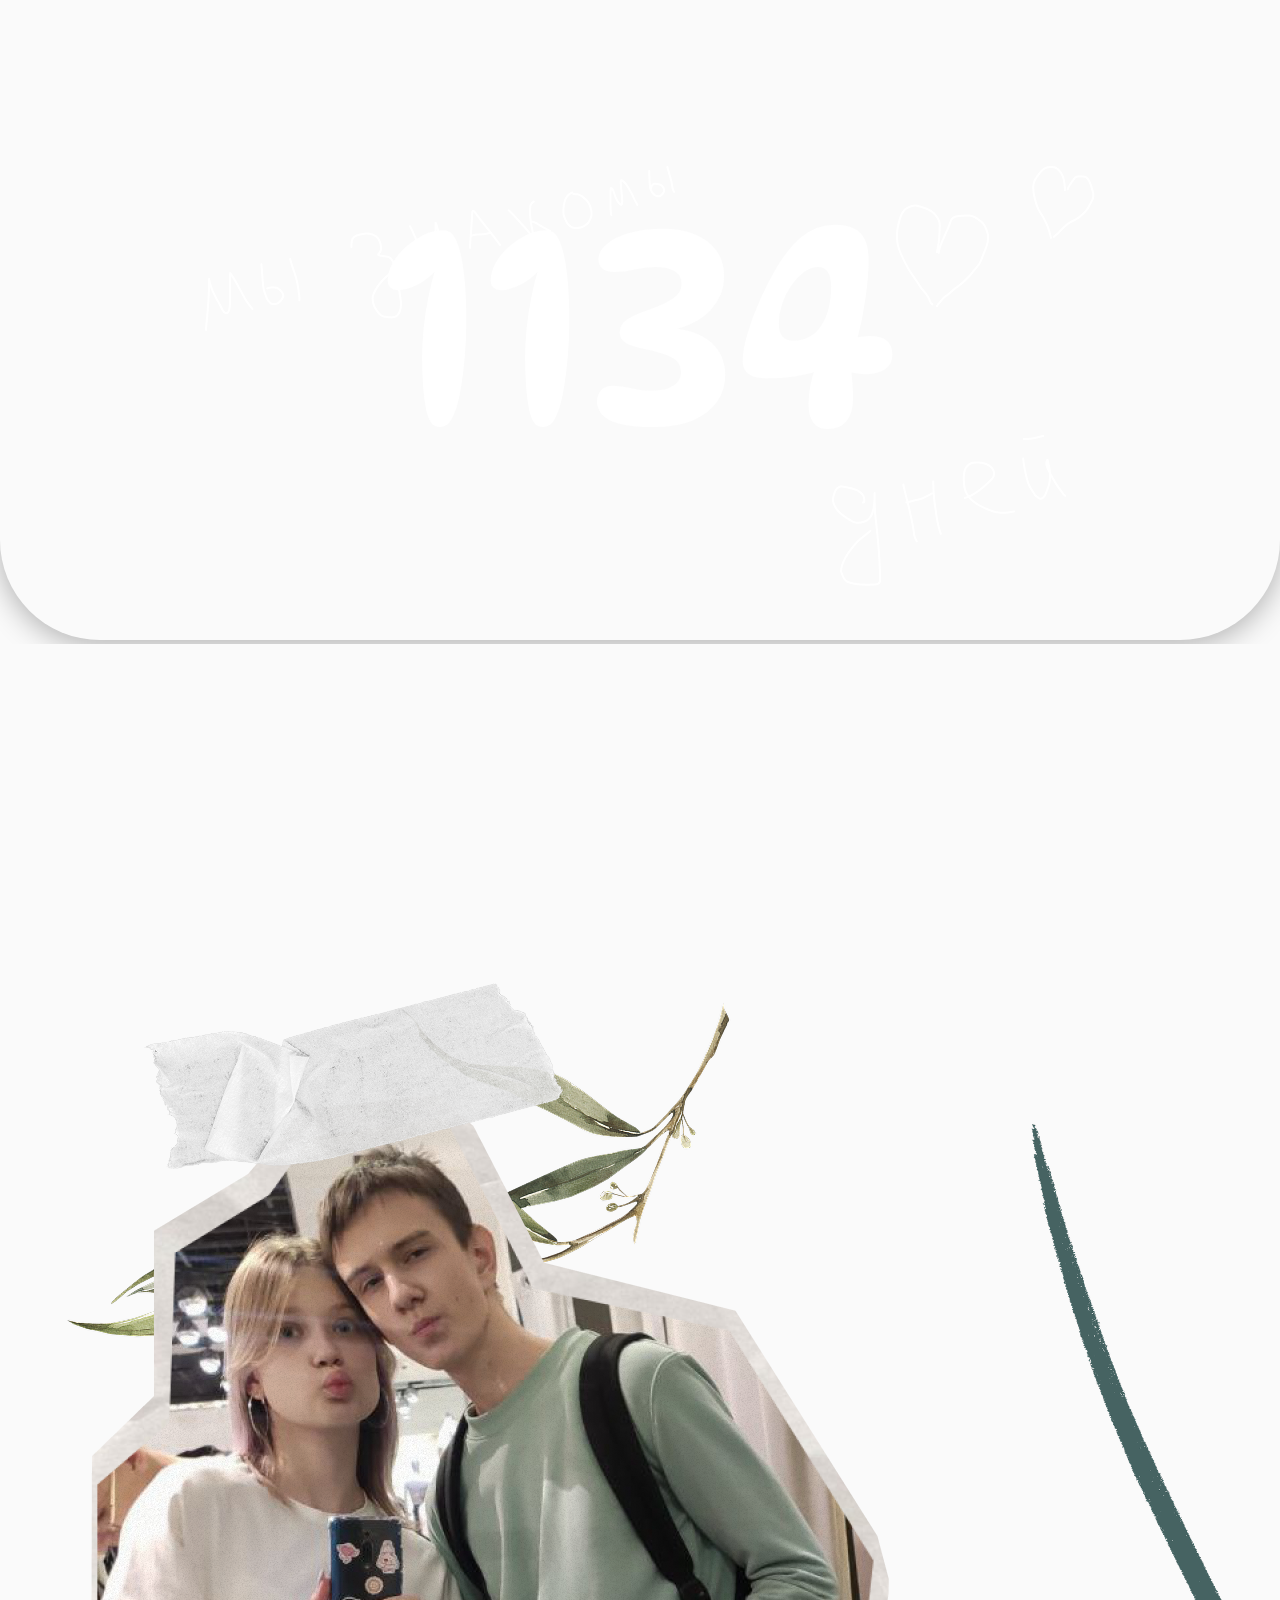
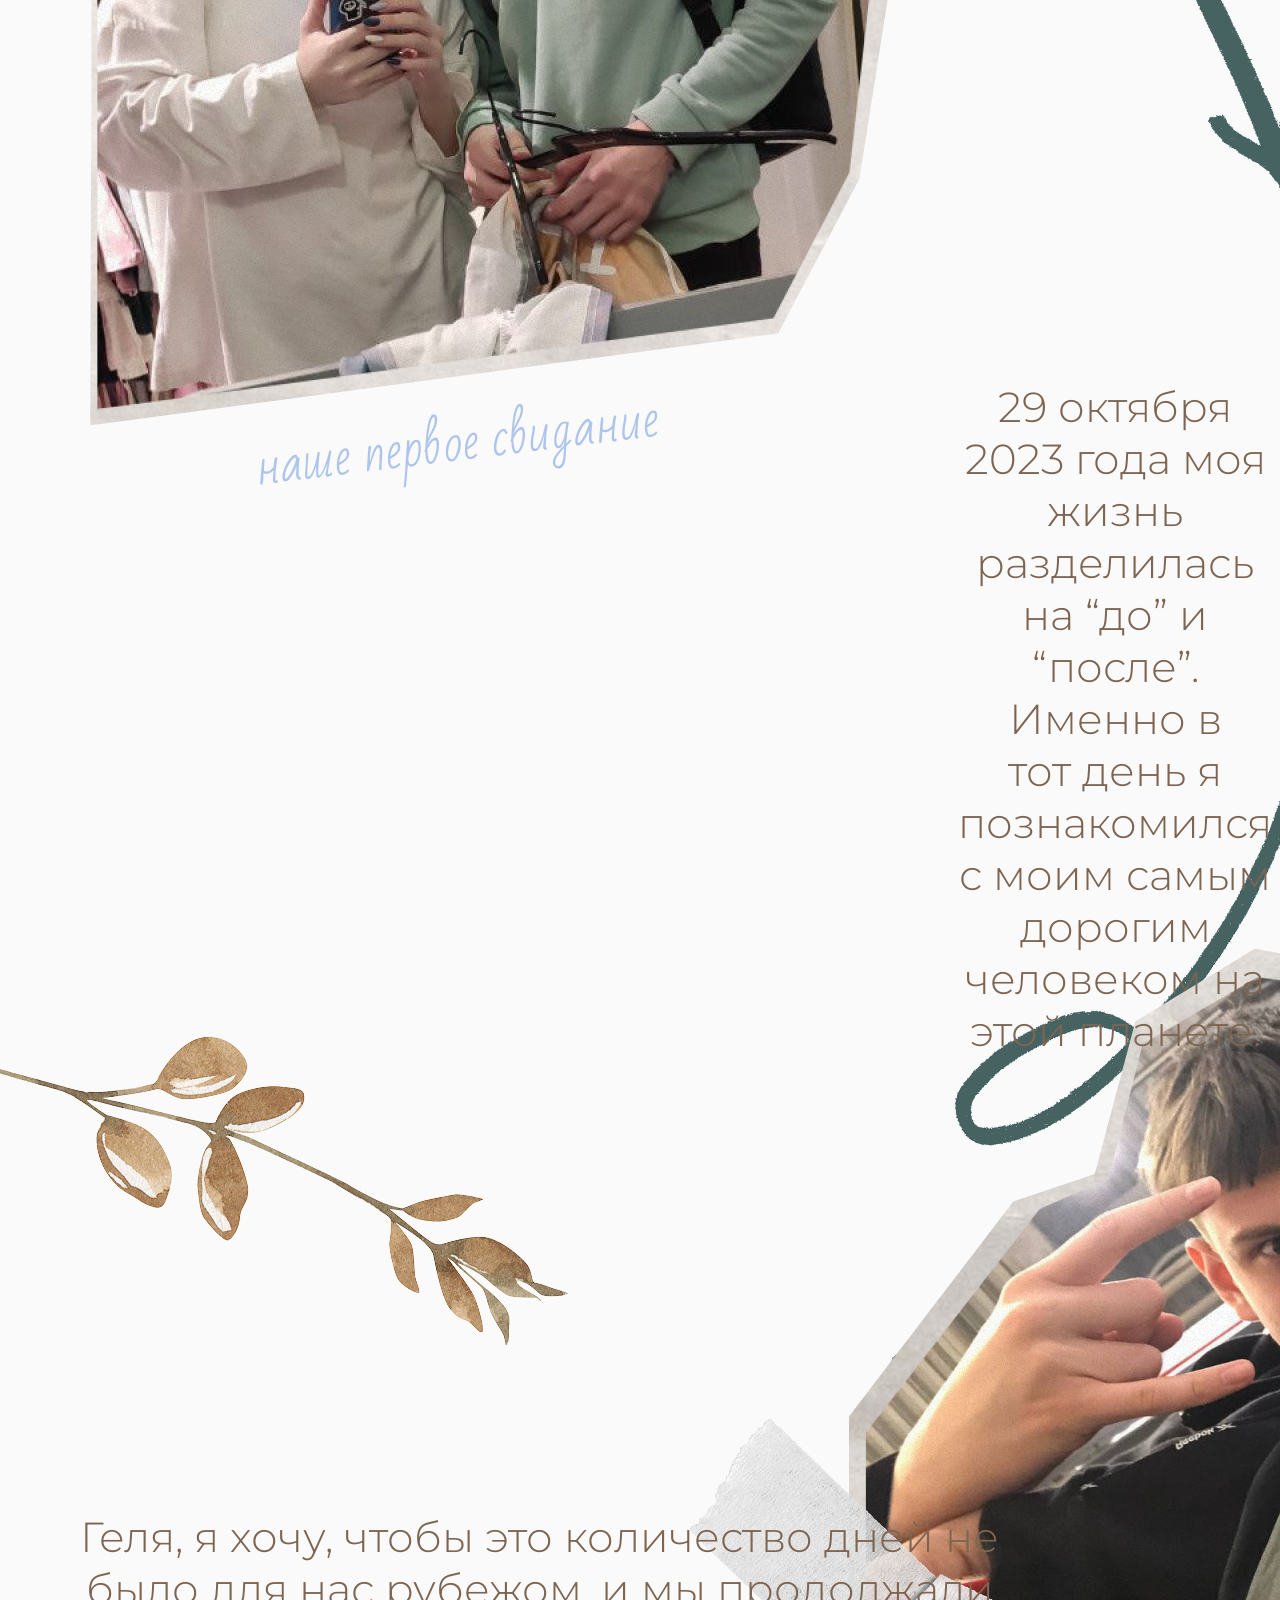
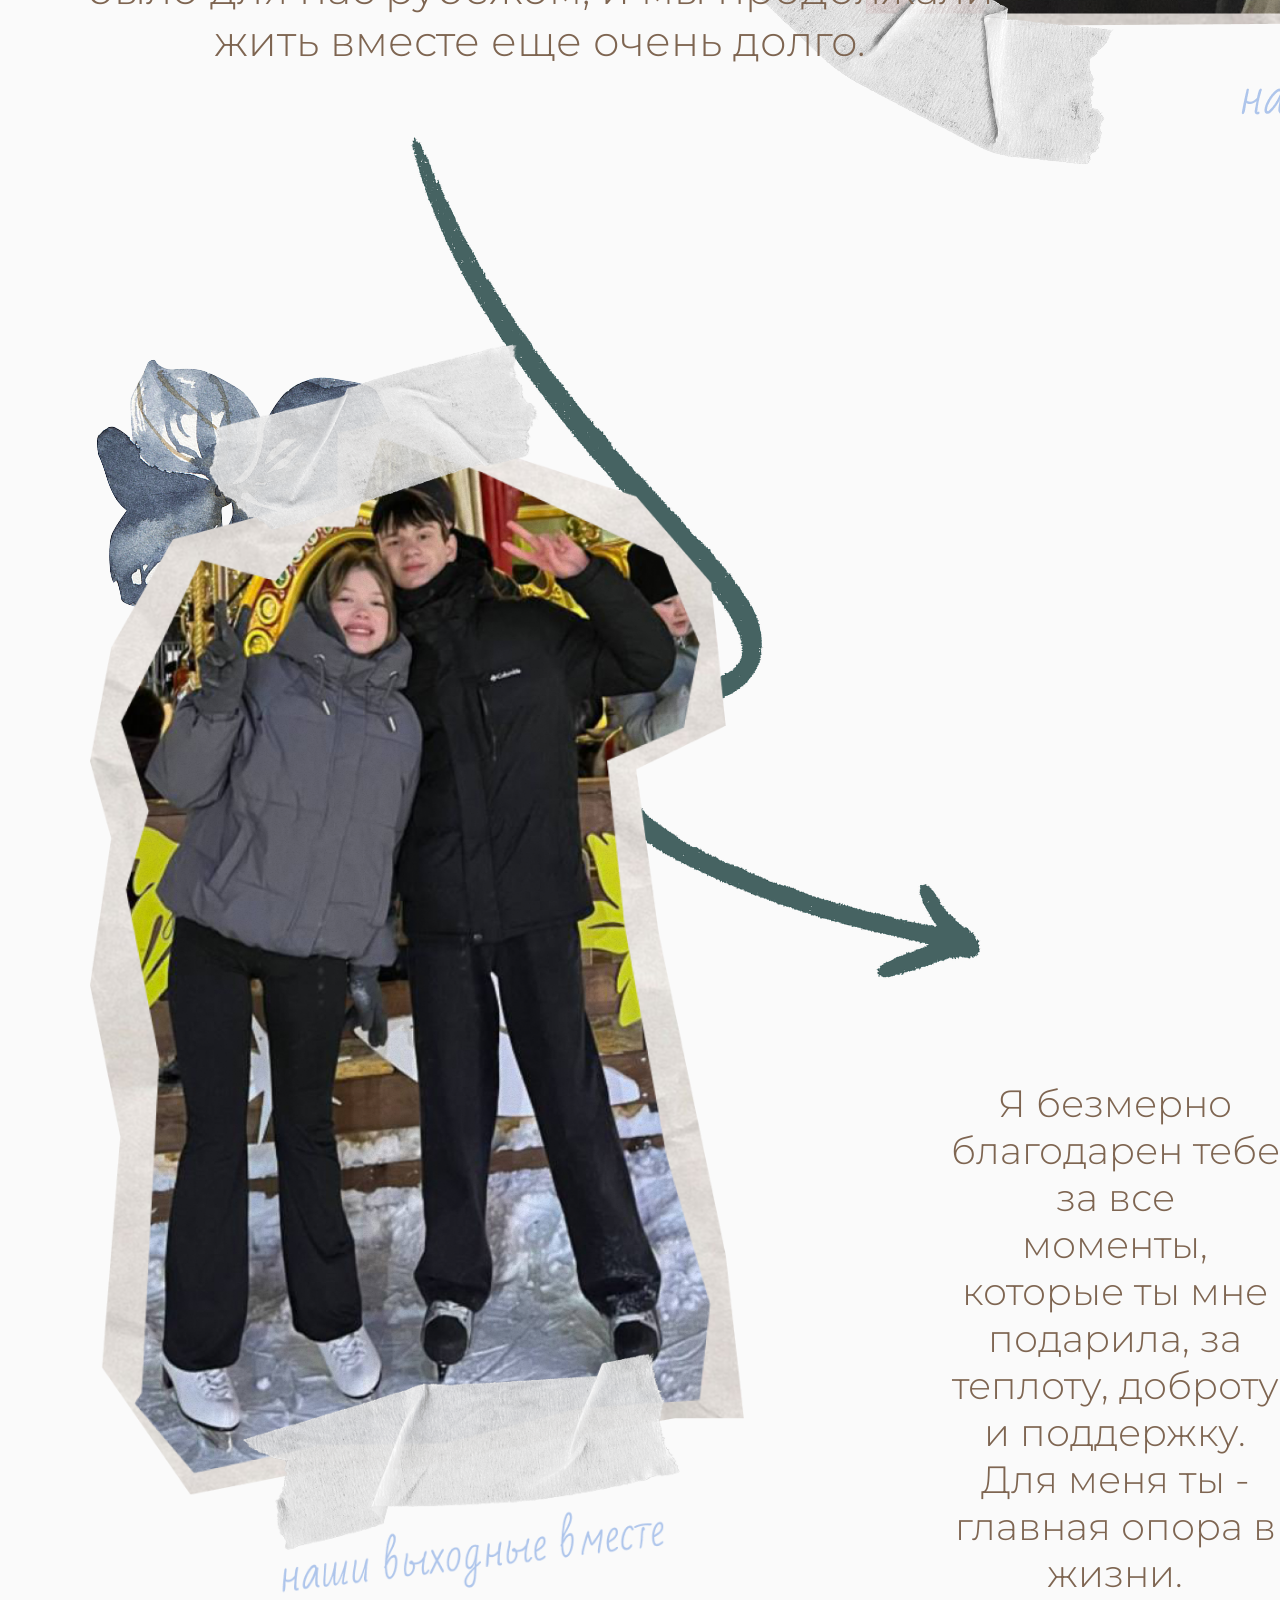
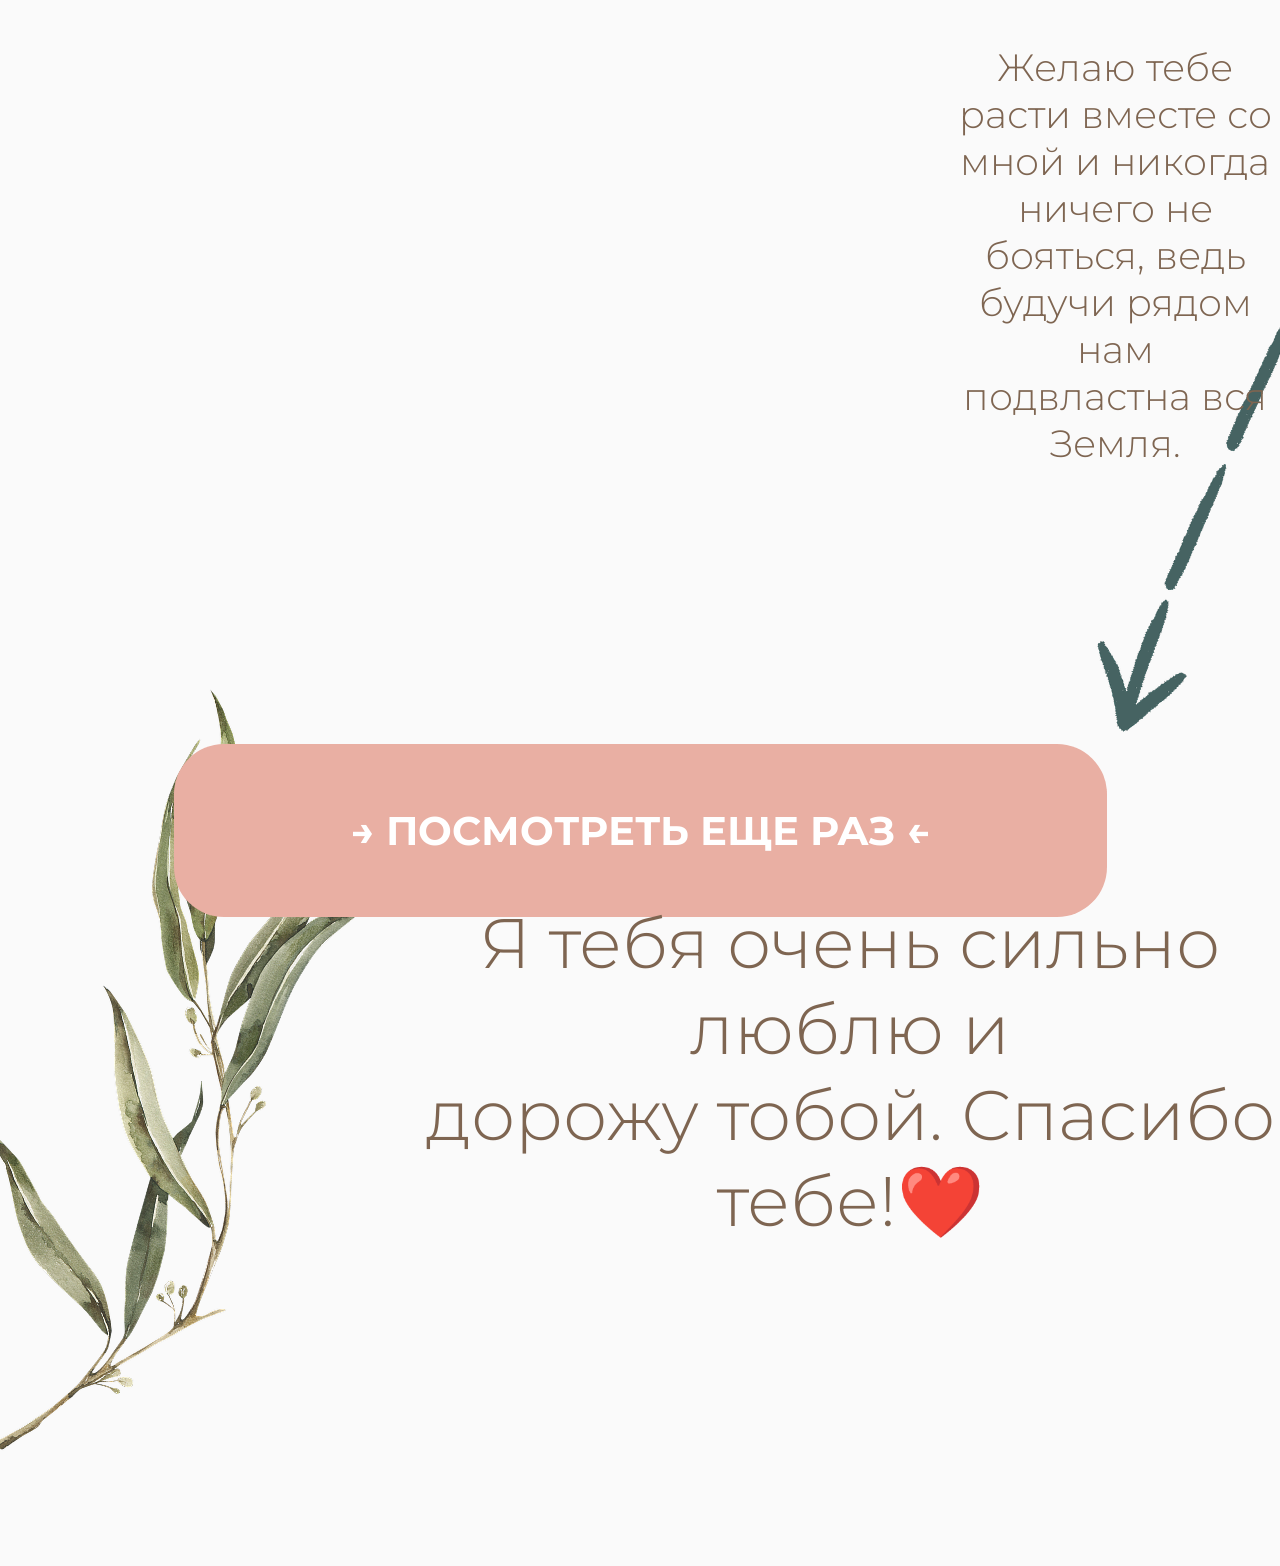
==== index.html @ 6de15f9f "Add files via upload" ====
<!DOCTYPE html>
<html lang="ru">

<head>
    <meta charset="UTF-8">
    <meta name="viewport" content="width=device-width, initial-scale=1.0">
    <title>Вот столько мы знакомы</title>
    <link rel="stylesheet" href="./CSS/reset.css">
    <link rel="stylesheet" href="./CSS/main.css">
</head>

<body>
    <header class="header" id="header">
        <video class="header-video" autoplay muted loop>
            <source type="video/mp4" src="./video/header-video.mp4">
        </video>
        <div class="video-title">
            <h1 id="days-counter">1000</h1>
        </div>

        <div class="mi_znakomi">
            <img src="/img/header/Мы знакомы.png" alt="Мы знакомы">
        </div>

        <div class="hearts">
            <img src="./img/header/Сердечки.png" alt="Сердечки">
        </div>

        <div class="days">
            <img src="./img/header/Дней.png" alt="">
        </div>
    </header>

    <section class="main">
        <div class="flowers-decor">
            <img src="./img/main/decor-flower-1.png" alt="" class="flower-1">
            <img src="./img/main/decor-flower-2.png" alt="" class="flower-2">
            <img src="./img/main/decor-flower-3.png" alt="" class="flower-3">
            <img src="./img/main/decor-flower-4.png" alt="" class="flower-4">
            <img src="./img/main/decor-flower-5.png" alt="" class="flower-5">
            <img src="./img/main/decor-flower-6.png" alt="" class="flower-6">
            <img src="./img/main/decor-flower-7.png" alt="" class="flower-7">
        </div>

        <div class="titles">
            <h2 class="title-1">29 октября 2023 года моя жизнь <br> разделилась на “до” и “после”. Именно в <br> тот
                день я познакомился с моим самым <br> дорогим
                человеком на этой планете.</h2>

            <h2 class="title-2">Геля, я хочу, чтобы это количество дней не <br> было для нас рубежом, и мы продолжали
                <br> жить вместе еще очень долго.</h2>

            <h2 class="title-3">Я безмерно благодарен тебе за все <br> моменты, которые ты мне подарила, за <br>
                теплоту, доброту и поддержку. Для меня ты - <br>
                главная опора в жизни. <br>
                <br>
                Желаю тебе расти вместе со мной и никогда <br> ничего не бояться, ведь будучи рядом нам <br> подвластна
                вся Земля.
            </h2>

            <h2 class="title-4">Я тебя очень сильно люблю и <br> дорожу тобой. Спасибо тебе!❤️</h2>
        </div>

        <div class="photos">
            <img src="./img/main/Фото_01.png" alt="" class="photo-1">
            <img src="./img/main/Фото_02.png" alt="" class="photo-2">
            <img src="./img/main/Фото_03.png" alt="" class="photo-3">
        </div>

        <div class="arrows">
            <img src="./img/main/стрелка_0.png" alt="" class="arrow-0">
            <img src="./img/main/стрелка_1.png" alt="" class="arrow-1">
            <img src="./img/main/стрелка_2.png" alt="" class="arrow-2">
            <img src="./img/main/стрелка_3.png" alt="" class="arrow-3">
        </div>

        <div class="main-btn">
            <a href="#header" class="btn">→ ПОСМОТРЕТЬ ЕЩЕ РАЗ ←</a>
        </div>
    </section>

    </div>
    <script>
        function calculateDays() {
            // 1. Задаем дату знакомства (месяцы в JS считаются с 0, поэтому октябрь — это 9)
            const startDate = new Date(2023, 9, 29);

            // 2. Берем сегодняшнюю дату
            const today = new Date();

            // 3. Находим разницу в миллисекундах
            const timeDifference = today - startDate;

            // 4. Переводим миллисекунды в целые дни (в одних сутках 1000мс * 60с * 60м * 24ч)
            const daysPassed = Math.floor(timeDifference / (1000 * 60 * 60 * 24));

            // 5. Находим наш h1 и заменяем в нем текст на получившееся число
            document.getElementById('days-counter').textContent = daysPassed;
        }

        // Запускаем расчет сразу при загрузке страницы
        calculateDays();
    </script>

</body>

</html>
---- CSS/main.css ----
@import url('https://fonts.googleapis.com/css2?family=DynaPuff:wght@400..700&display=swap');
@import url('https://fonts.googleapis.com/css2?family=Montserrat:ital,wght@0,100..900;1,100..900&display=swap');

html {
    scroll-behavior: smooth;
}

body {
    background-color: #FAFAFA;
    font-family: "Montserrat", sans-serif;
}

/* Header */

.header {
    position: relative;
    overflow: hidden;
    height: 100%;
    width: 100%;
}

.header-video {
    border-bottom-left-radius: 100px;
    border-bottom-right-radius: 100px;
    width: 100%;
    height: 100%;
    box-shadow: 0px 5px 30px rgba(0, 0, 0, 0.3);
    object-fit: cover;
    z-index: 2;
}

.video-title {
    position: absolute;
    top: 0;
    left: 0;
    width: 100%;
    height: 100%;

    font-family: 'DynaPuff', system-ui;
    color: #fff;
    font-size: 280px;
    display: flex;
    justify-content: center;
    align-items: center;
    z-index: 3;
}

.mi_znakomi {
    position: absolute;
    top: 0;
    left: 0;
    width: 100%;
    height: 100%;

    margin-top: 13vw;
    margin-left: 16vw;
    z-index: 3;
}

.hearts {
    position: absolute;
    top: 0;
    left: 0;
    width: 100%;
    height: 100%;

    margin-top: 13vw;
    margin-left: 70vw;
    z-index: 3;
}

.days {
    position: absolute;
    top: 0;
    left: 0;
    width: 100%;
    height: 100%;

    margin-top: 34vw;
    margin-left: 65vw;
    z-index: 3;
}

/* Main */

.main {
    height: 100%;
    width: 100%;
}

/* Flowers */

.flowers-decor {
    position: absolute;
    top: 0;
    left: 0;
    width: 100%;
    height: 100%;
    z-index: -1;
    pointer-events: none;
}

.flower-1 {
    position: absolute;
    top: 790px;
    left: -14px;
}

.flower-2 {
    position: absolute;
    top: 1096px;
    left: 1353px;
}

.flower-3 {
    position: absolute;
    top: 2021px;
    left: 1261px;
}

.flower-4 {
    position: absolute;
    top: 2407px;
}

.flower-5 {
    position: absolute;
    top: 3468px;
    left: 14px;
}

.flower-6 {
    position: absolute;
    top: 4748px;
    left: 1124px;
}

.flower-7 {
    position: absolute;
    top: 5400px;
}

/* Titles */


.title-1 {
    position: absolute;
    font-weight: 300;
    color: #7E6551;
    font-size: 42px;
    text-align: center;
    top: 1981px;
    left: 950px;
}

.title-2 {
    position: absolute;
    font-weight: 300;
    color: #7E6551;
    font-size: 42px;
    text-align: center;
    top: 3111px;
    left: 80px;
}

.title-3 {
    position: absolute;
    font-weight: 300;
    color: #7E6551;
    font-size: 38px;
    text-align: center;
    top: 4280px;
    left: 950px;
}

.title-4 {
    position: absolute;
    font-weight: 300;
    color: #7E6551;
    font-size: 70px;
    text-align: center;
    top: 5700px;
    left: 420px;
}

/* Photos */

.photo-1 {
    margin-top: 336px;
    margin-left: 80px;
}

.photo-2 {
    margin-top: 206px;
    margin-left: 650px;
}

.photo-3 {
    margin-top: 160px;
    margin-left: 90px;
    height: 1300px;
}

/* Arrows */

.arrows {
    position: absolute;
    top: 0;
    left: 0;
    width: 100%;
    height: 100%;
    z-index: -1;
    pointer-events: none;
}

.arrow-0 {
    position: absolute;
    top: 1096px;
    left: 990px;
}

.arrow-1 {
    position: absolute;
    top: 2290px;
    left: 700px;
}

.arrow-2 {
    position: absolute;
    top: 3337px;
    left: 164px;
}

.arrow-3 {
    position: absolute;
    top: 4800px;
    left: 1070px;
}

.main-btn {
    background-color: #E9AFA3;
    height: 173px;
    width: 933px;
    border-radius: 50px;
    display: flex;
    align-items: center;
    justify-content: center;
    margin: 0 auto;
    margin-top: 700px;
}

.btn {
    color: #fff;
    font-weight: 700;
    font-size: 40px;
    display: flex;
    align-items: center;
    justify-content: center;
}
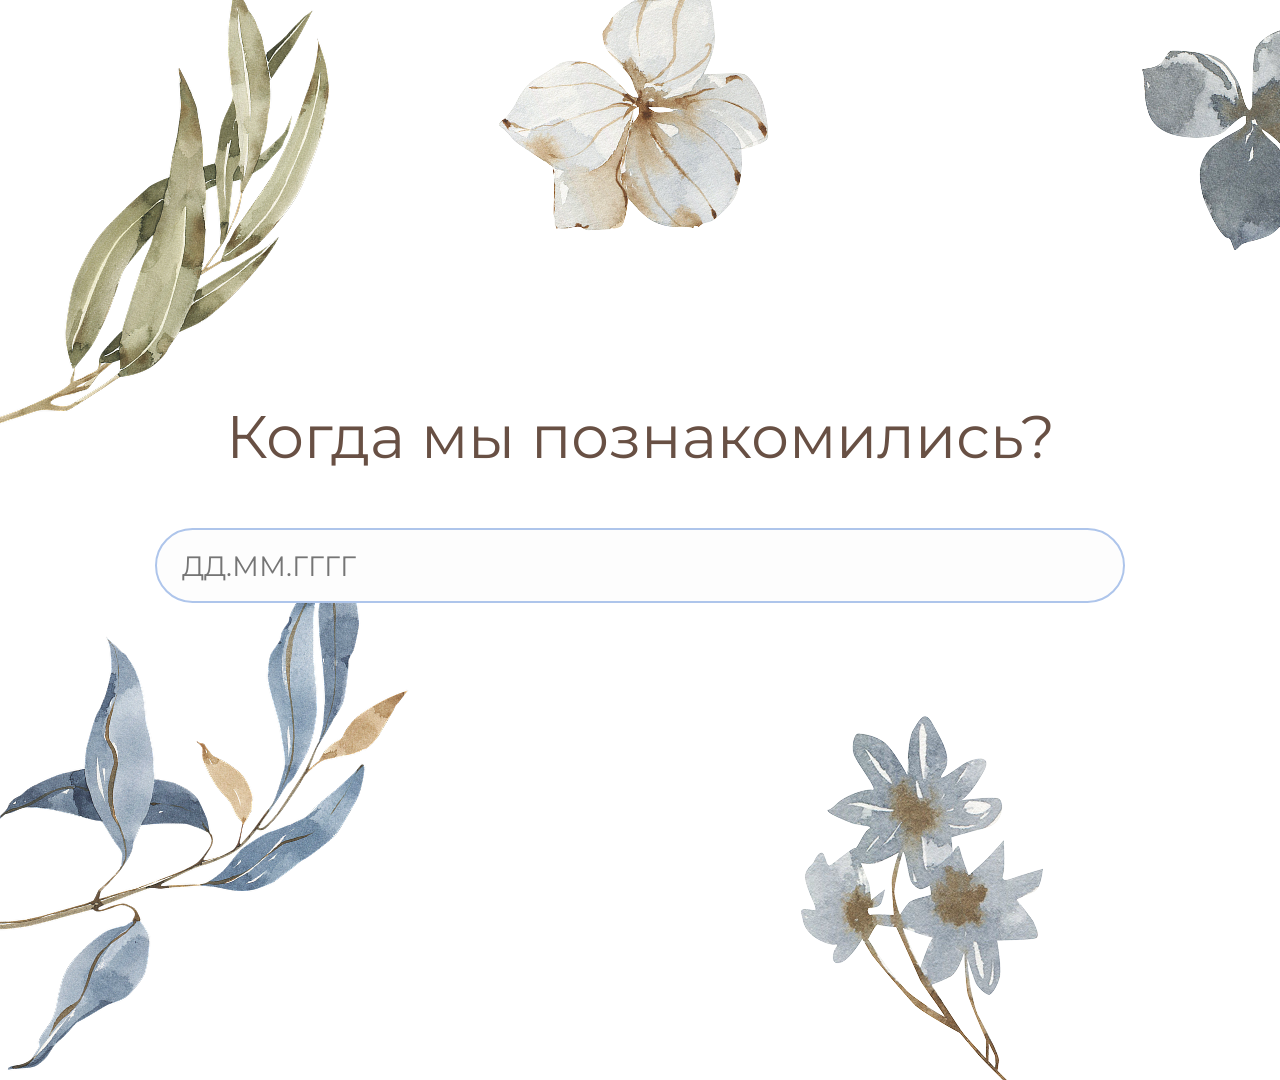
==== commit be797ad3: "Add files via upload" ====
--- a/index.html
+++ b/index.html
@@ -4,104 +4,53 @@
 <head>
     <meta charset="UTF-8">
     <meta name="viewport" content="width=device-width, initial-scale=1.0">
-    <title>Вот столько мы знакомы</title>
+    <title>Вопрос</title>
     <link rel="stylesheet" href="./CSS/reset.css">
-    <link rel="stylesheet" href="./CSS/main.css">
+    <link rel="stylesheet" href="./CSS/question.css">
 </head>
 
 <body>
-    <header class="header" id="header">
-        <video class="header-video" autoplay muted loop>
-            <source type="video/mp4" src="./video/header-video.mp4">
-        </video>
-        <div class="video-title">
-            <h1 id="days-counter">1000</h1>
-        </div>
-
-        <div class="mi_znakomi">
-            <img src="/img/header/Мы знакомы.png" alt="Мы знакомы">
-        </div>
-
-        <div class="hearts">
-            <img src="./img/header/Сердечки.png" alt="Сердечки">
-        </div>
-
-        <div class="days">
-            <img src="./img/header/Дней.png" alt="">
-        </div>
-    </header>
-
     <section class="main">
-        <div class="flowers-decor">
-            <img src="./img/main/decor-flower-1.png" alt="" class="flower-1">
-            <img src="./img/main/decor-flower-2.png" alt="" class="flower-2">
-            <img src="./img/main/decor-flower-3.png" alt="" class="flower-3">
-            <img src="./img/main/decor-flower-4.png" alt="" class="flower-4">
-            <img src="./img/main/decor-flower-5.png" alt="" class="flower-5">
-            <img src="./img/main/decor-flower-6.png" alt="" class="flower-6">
-            <img src="./img/main/decor-flower-7.png" alt="" class="flower-7">
-        </div>
-
-        <div class="titles">
-            <h2 class="title-1">29 октября 2023 года моя жизнь <br> разделилась на “до” и “после”. Именно в <br> тот
-                день я познакомился с моим самым <br> дорогим
-                человеком на этой планете.</h2>
-
-            <h2 class="title-2">Геля, я хочу, чтобы это количество дней не <br> было для нас рубежом, и мы продолжали
-                <br> жить вместе еще очень долго.</h2>
-
-            <h2 class="title-3">Я безмерно благодарен тебе за все <br> моменты, которые ты мне подарила, за <br>
-                теплоту, доброту и поддержку. Для меня ты - <br>
-                главная опора в жизни. <br>
-                <br>
-                Желаю тебе расти вместе со мной и никогда <br> ничего не бояться, ведь будучи рядом нам <br> подвластна
-                вся Земля.
-            </h2>
-
-            <h2 class="title-4">Я тебя очень сильно люблю и <br> дорожу тобой. Спасибо тебе!❤️</h2>
-        </div>
-
-        <div class="photos">
-            <img src="./img/main/Фото_01.png" alt="" class="photo-1">
-            <img src="./img/main/Фото_02.png" alt="" class="photo-2">
-            <img src="./img/main/Фото_03.png" alt="" class="photo-3">
-        </div>
-
-        <div class="arrows">
-            <img src="./img/main/стрелка_0.png" alt="" class="arrow-0">
-            <img src="./img/main/стрелка_1.png" alt="" class="arrow-1">
-            <img src="./img/main/стрелка_2.png" alt="" class="arrow-2">
-            <img src="./img/main/стрелка_3.png" alt="" class="arrow-3">
-        </div>
-
-        <div class="main-btn">
-            <a href="#header" class="btn">→ ПОСМОТРЕТЬ ЕЩЕ РАЗ ←</a>
-        </div>
+        <h1 class="question">Когда мы познакомились?</h1>
+        <!-- <div class="stroka-vvod">
+        </div> -->
+        <input autocomplete="off" type="text" class="stroka-vvod" id="dateInput" placeholder="ДД.ММ.ГГГГ" autofocus>
     </section>
 
-    </div>
+    <section class="decoration">
+        <img src="./img/question/q-flower-1.png" alt="" class="flower-1">
+        <img src="./img/question/q-flower-2.png" alt="" class="flower-2">
+        <img src="./img/question/q-flower-3.png" alt="" class="flower-3">
+        <img src="./img/question/q-flower-4.png" alt="" class="flower-4">
+        <img src="./img/question/q-flower-5.png" alt="" class="flower-5">
+        <img src="./img/question/q-flower-6.png" alt="" class="flower-6">
+        <img src="./img/question/q-flower-7.png" alt="" class="flower-7">
+    </section>
+
     <script>
-        function calculateDays() {
-            // 1. Задаем дату знакомства (месяцы в JS считаются с 0, поэтому октябрь — это 9)
-            const startDate = new Date(2023, 9, 29);
+        const inputElement = document.getElementById('dateInput');
 
-            // 2. Берем сегодняшнюю дату
-            const today = new Date();
+        // Слушаем нажатие клавиш в строке ввода
+        inputElement.addEventListener('keydown', function (event) {
+            // Если нажата клавиша Enter
+            if (event.key === 'Enter') {
+                const trimmedValue = inputElement.value.trim(); // Убираем случайные пробелы до и после текста
 
-            // 3. Находим разницу в миллисекундах
-            const timeDifference = today - startDate;
+                if (trimmedValue === '29.10.2023') {
+                    // Если ответ верный — перекидываем на главную
+                    window.location.href = 'love.html';
+                } else {
+                    // Если ответ неверный — красим рамку в красный
+                    inputElement.classList.add('error');
 
-            // 4. Переводим миллисекунды в целые дни (в одних сутках 1000мс * 60с * 60м * 24ч)
-            const daysPassed = Math.floor(timeDifference / (1000 * 60 * 60 * 24));
-
-            // 5. Находим наш h1 и заменяем в нем текст на получившееся число
-            document.getElementById('days-counter').textContent = daysPassed;
-        }
-
-        // Запускаем расчет сразу при загрузке страницы
-        calculateDays();
+                    // Бонус: если она начнет вводить заново, убираем красную ошибку
+                    inputElement.addEventListener('input', function () {
+                        inputElement.classList.remove('error');
+                    }, { once: true });
+                }
+            }
+        });
     </script>
-
 </body>
 
 </html>
--- a/CSS/question.css
+++ b/CSS/question.css
@@ -0,0 +1,92 @@
+@import url('https://fonts.googleapis.com/css2?family=Montserrat:ital,wght@0,100..900;1,100..900&display=swap');
+
+html,
+body {
+    margin: 0;
+    padding: 0;
+    height: 100vh;
+    /* Фиксируем высоту страницы ровно по размеру экрана */
+    overflow: hidden;
+    /* НАМЕРТВО ЗАПРЕЩАЕТ СКРОЛЛ в любую сторону */
+}
+
+.question {
+    font-family: "Montserrat", sans-serif;
+    font-weight: 400;
+    font-size: 60px;
+    color: #685044;
+    text-align: center;
+    margin-top: 400px;
+}
+
+.stroka-vvod {
+    background-color: #FDFDFD;
+    border: 2px solid #AEC5EB;
+    height: 75px;
+    width: 970px;
+    border-radius: 50px;
+    display: block;
+    margin: 55px auto 0 auto;
+    font-family: "Montserrat", sans-serif;
+    font-size: 28px;
+    color: #685044;
+    outline: none; /* Убираем стандартную черную рамку браузера при клике */
+    box-sizing: border-box; /* Чтобы рамка не раздувала инпут */
+    transition: border-color 0.3s ease;
+    text-align: left;
+    padding-left: 25px;
+
+}
+
+.stroka-vvod.error {
+    border-color: #ca8274;
+    box-shadow: 0 0 10px rgba(234, 177, 165, 0.5);
+}
+
+/* Decoration */
+
+.decoration {
+    position: absolute;
+    top: 0;
+    left: 0;
+    width: 100%;
+    height: 100%;
+    z-index: -1;
+    pointer-events: none;
+}
+
+.flower-1 {
+    position: absolute;
+}
+
+.flower-2 {
+    position: absolute;
+    left: 414px;
+}
+
+.flower-3 {
+    position: absolute;
+    left: 1032px;
+}
+
+.flower-4 {
+    position: absolute;
+    left: 1334px;
+}
+
+.flower-5 {
+    position: absolute;
+    top: 413px;
+    left: 1305px;
+}
+
+.flower-6 {
+    position: absolute;
+    top: 624px;
+    left: 638px;
+}
+
+.flower-7 {
+    position: absolute;
+    top: 439px;
+}
